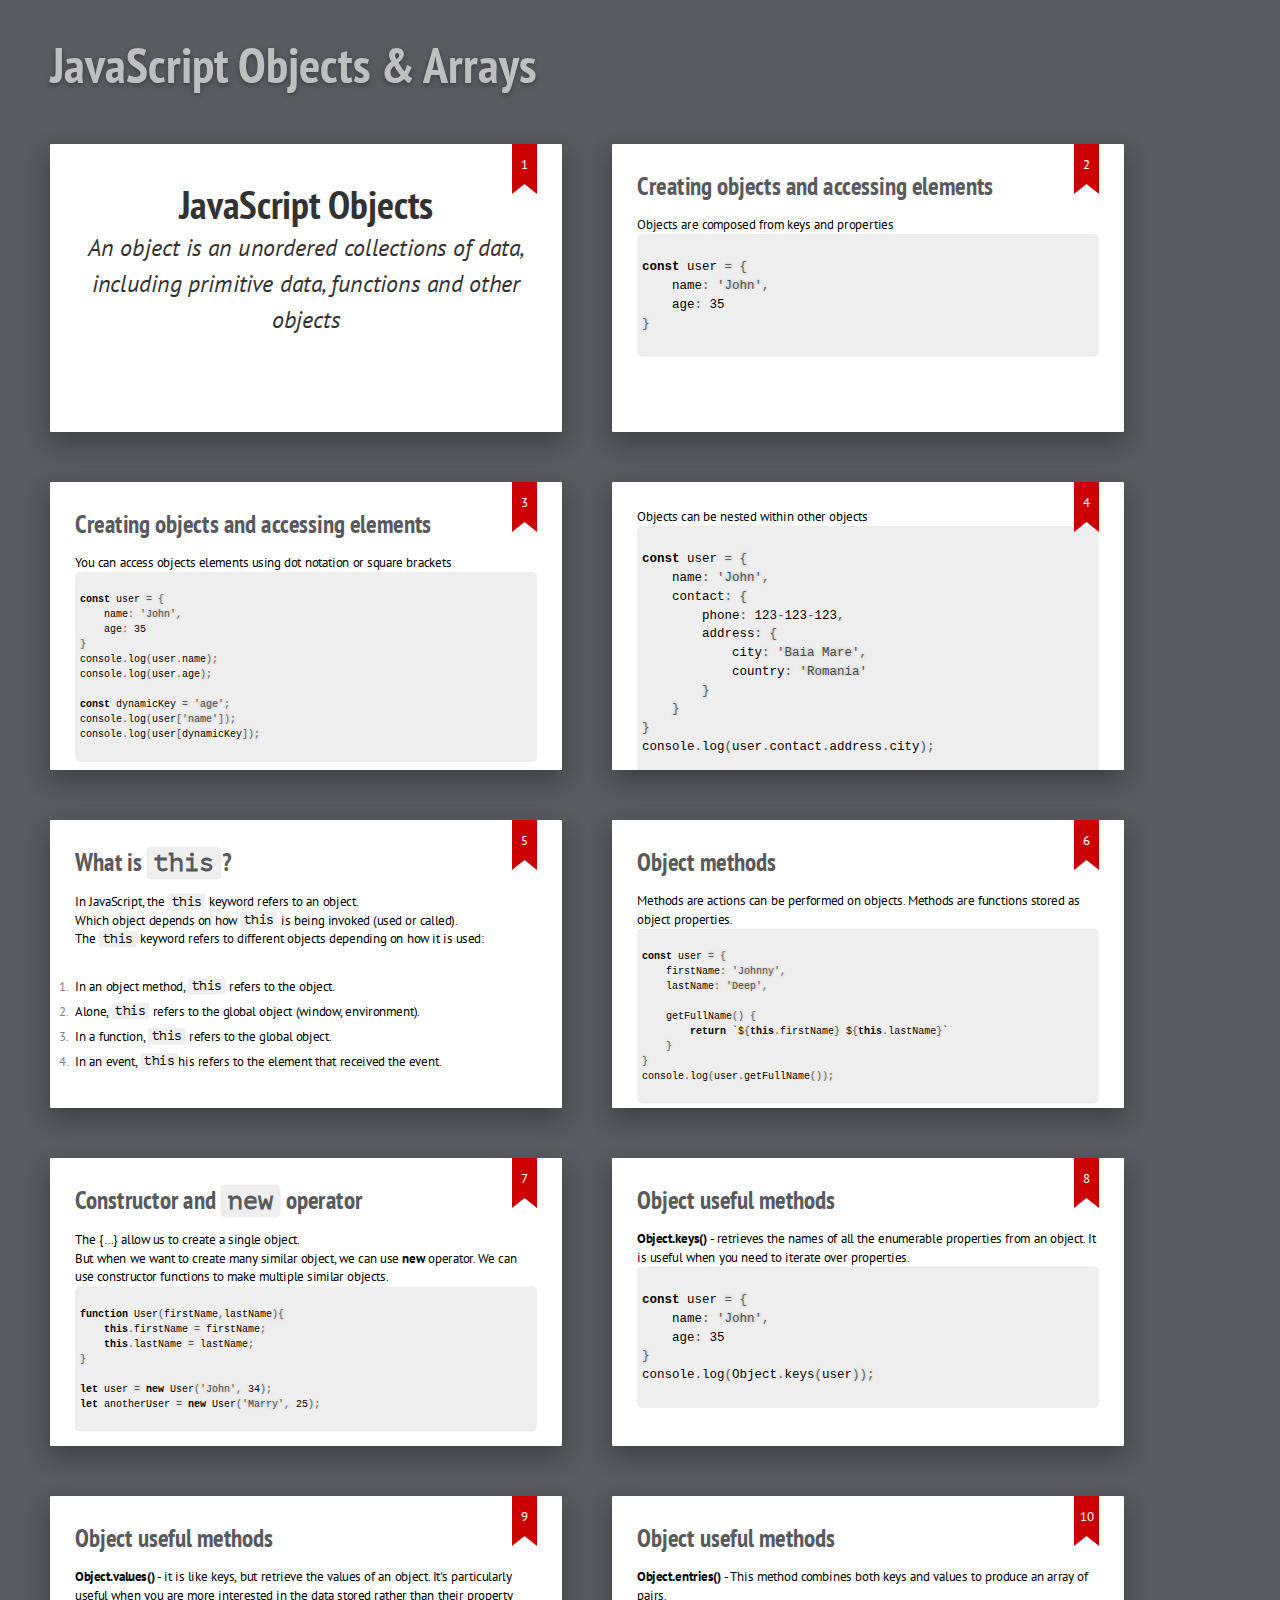
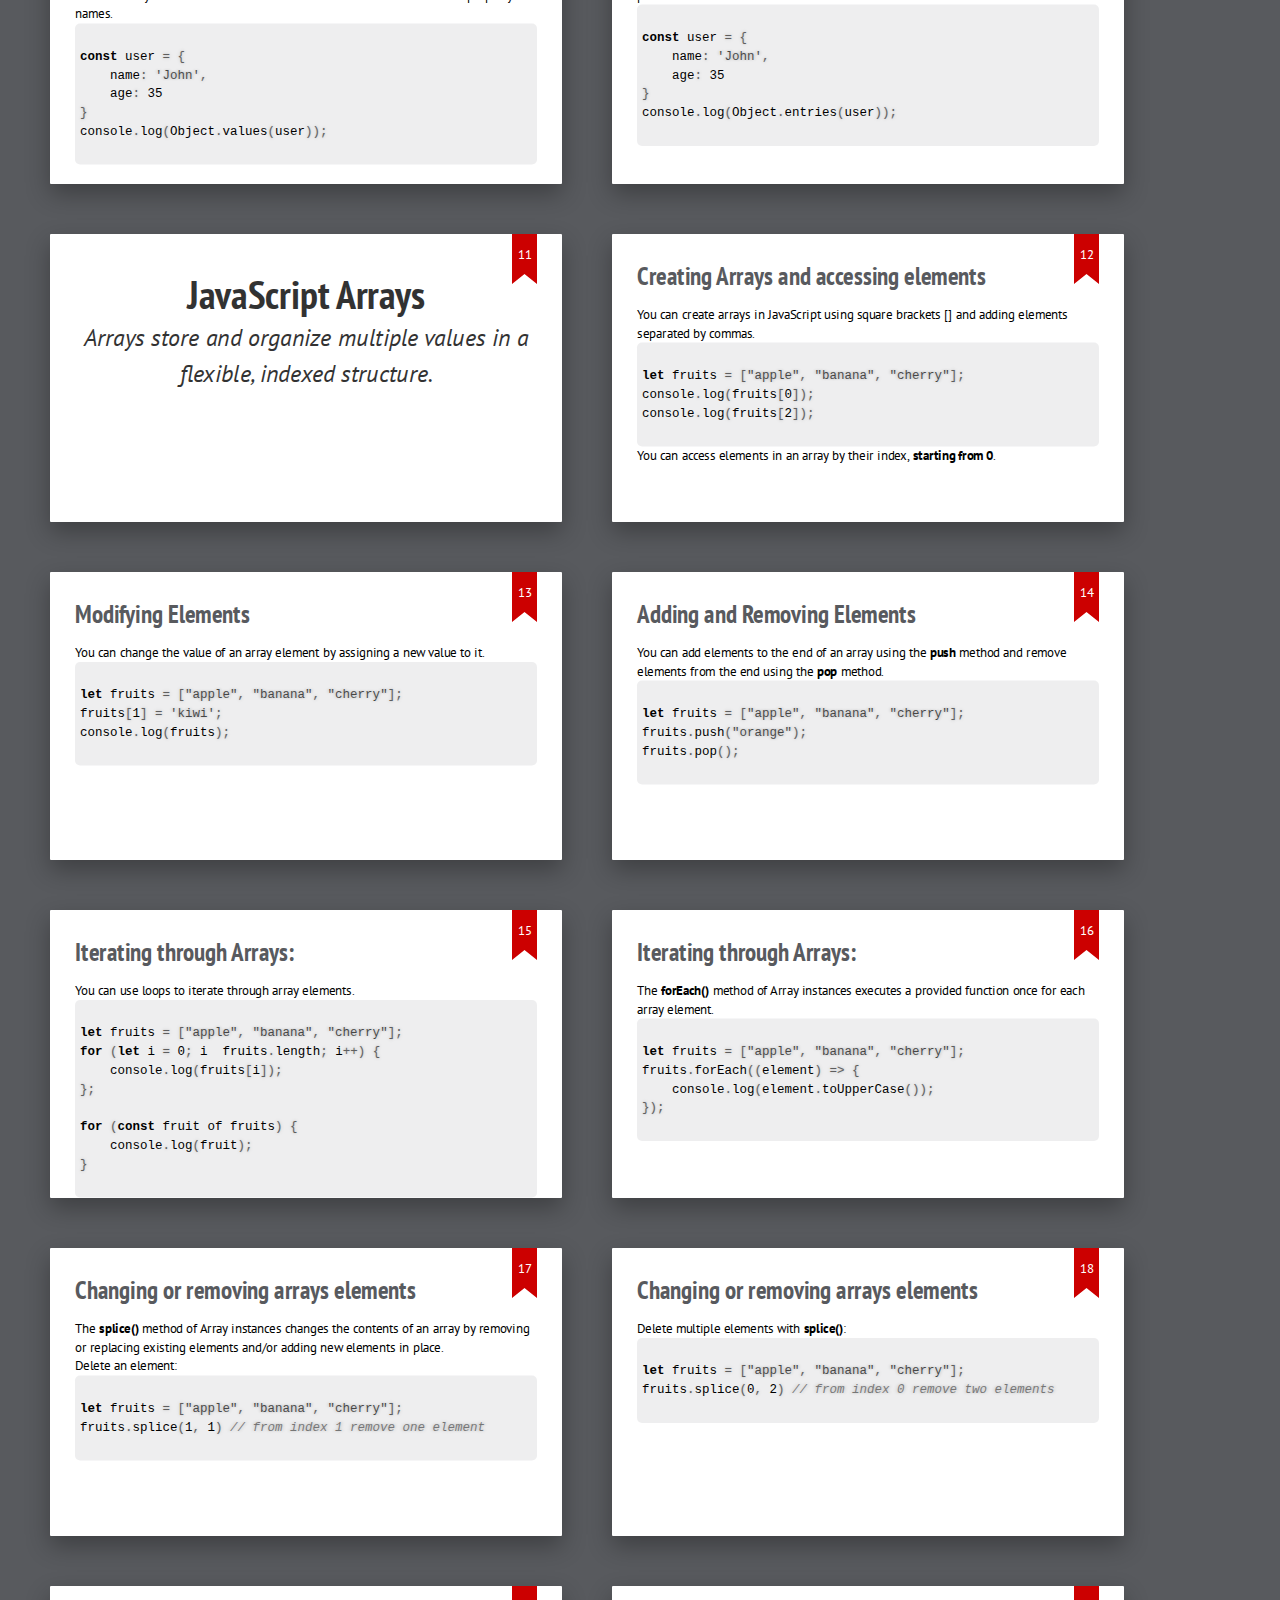
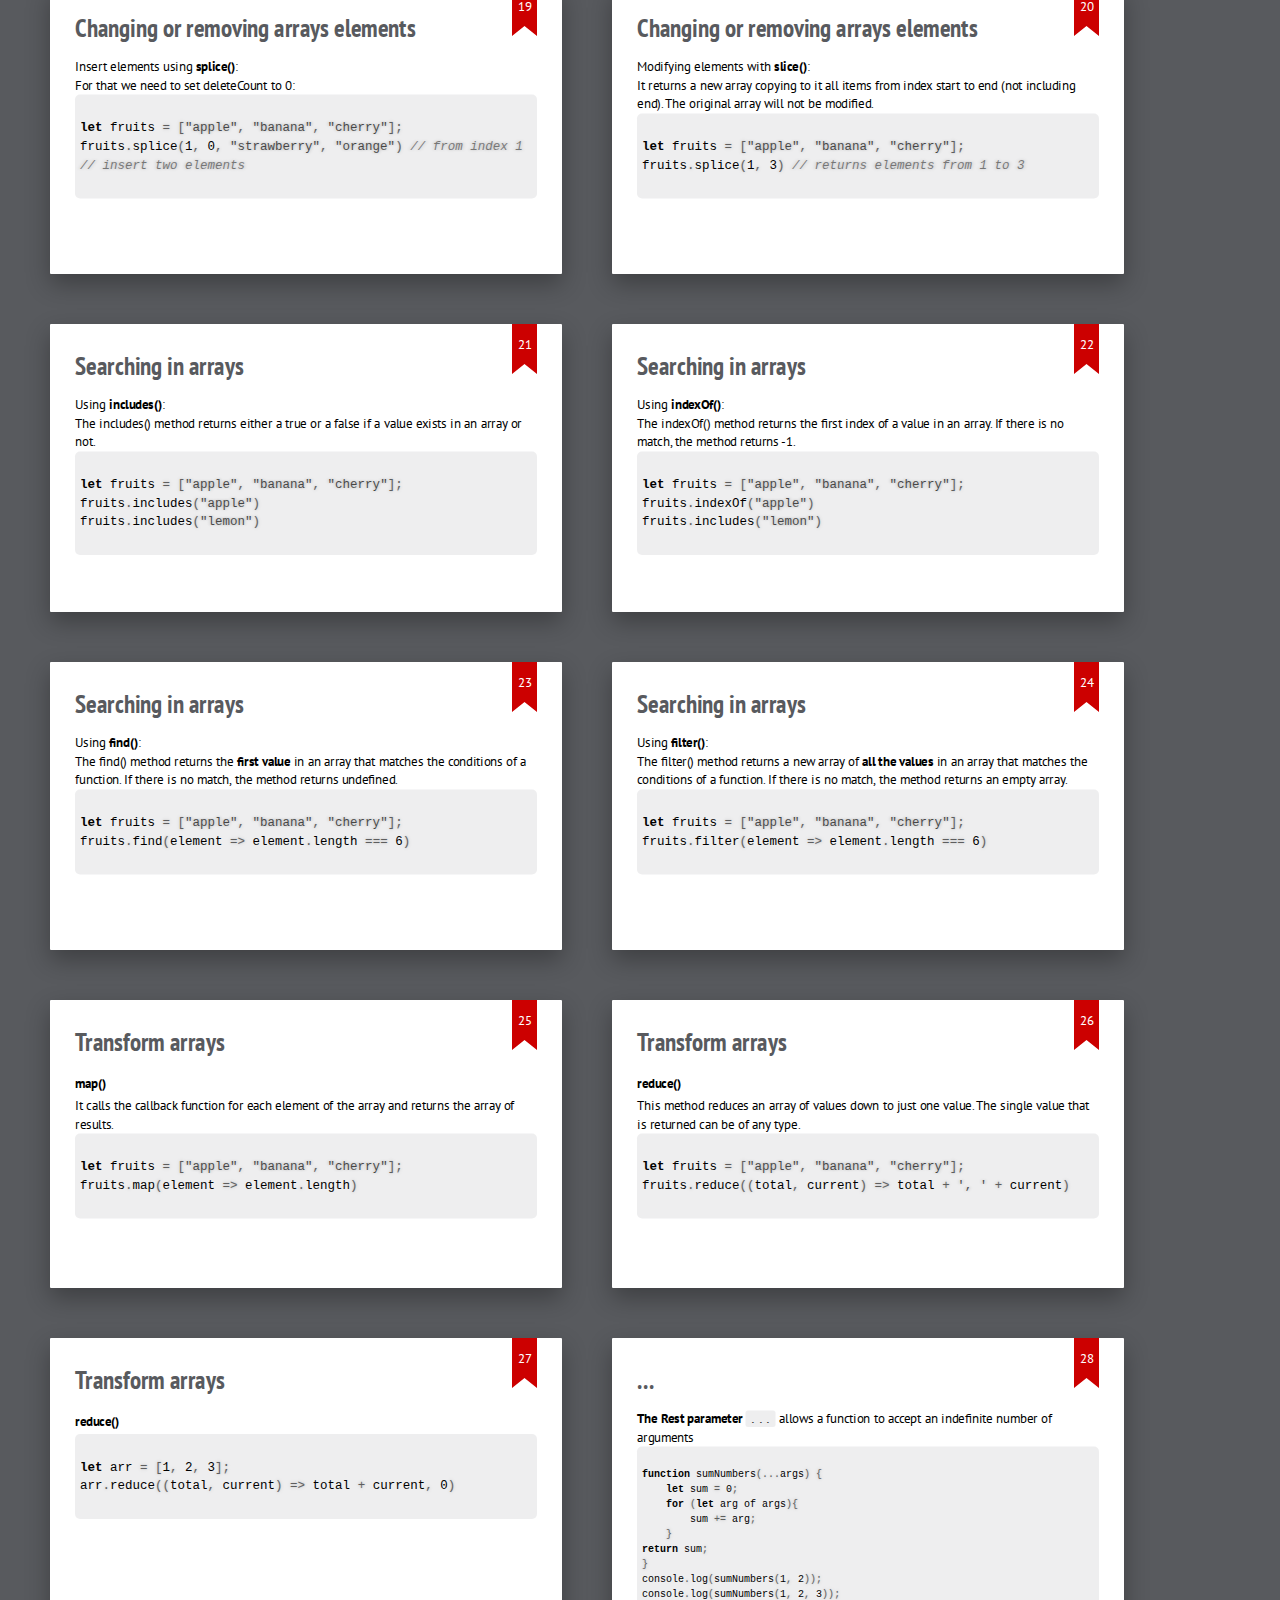
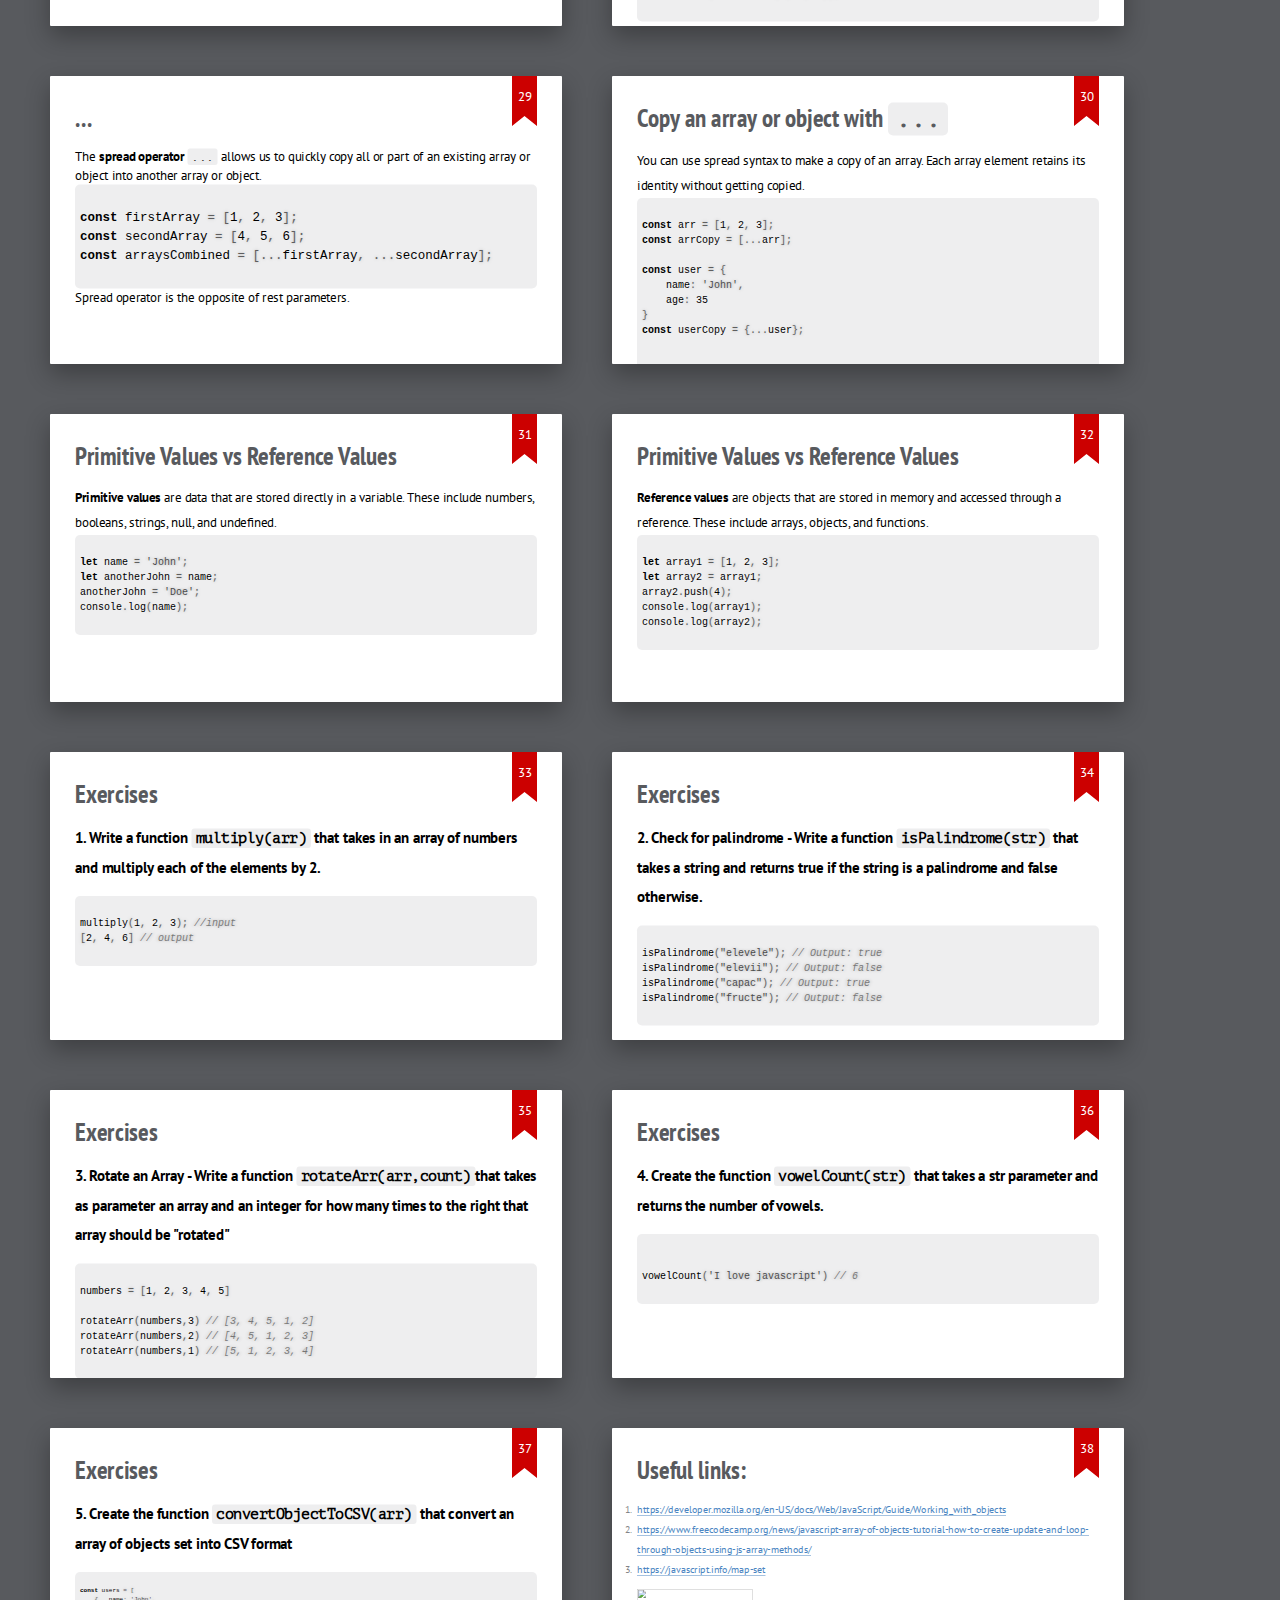
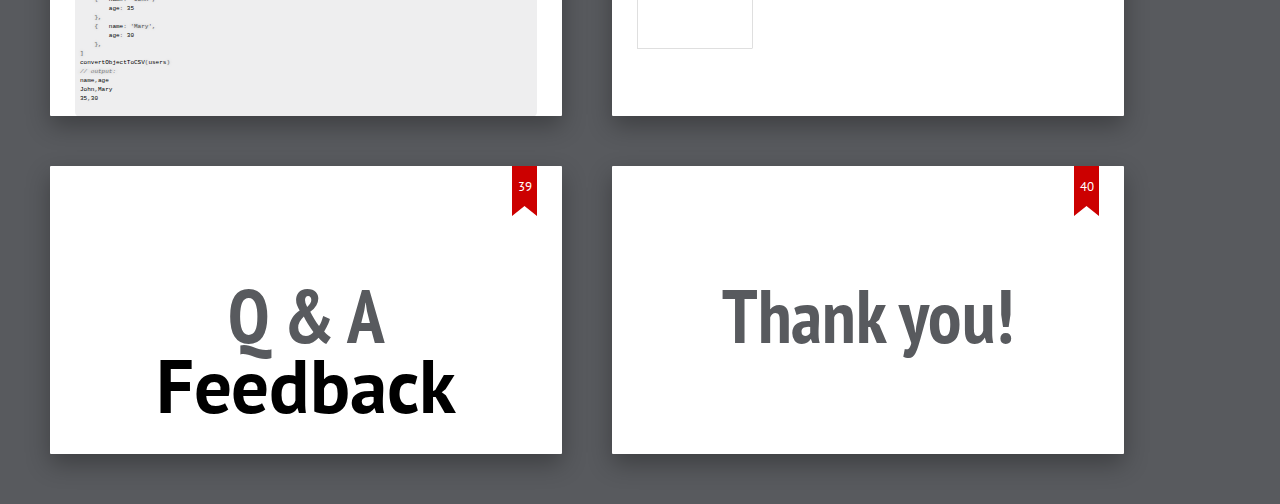
==== index.html @ 57bce516 "Updates" ====
<!DOCTYPE html>
<html lang="en">

<head>
    <title>JavaScript Objects & Arrays</title>
    <meta charset="utf-8">
    <meta name="viewport" content="width=device-width, initial-scale=1, viewport-fit=cover">
    <link rel="stylesheet" href="shower/themes/ribbon/styles/styles.css">
    <script src="./microlight.js"></script>
    <script src="./exercises.js"></script>
    <style>
        .shower {
            --slide-ratio: calc(16 / 9);
        }
            #cover h2 {
                margin: 30px 0 0;
                color: rgb(0, 0, 0);
                text-align: center;
                font-size: 5rem;
                opacity: .8;
            }

            #cover p {
                margin: 10px 0 0;
                opacity: .8;
                text-align: center;
                color: rgb(0, 0, 0);
                font-style: italic;
                font-size: 3rem;
            }

            #cover img {
                opacity: .5;
                ;
            }

            .microlight {
                font-family: monospace;
                white-space: pre-wrap;
                background-color:rgb(88 90 94 / 10%);
                border-radius: 10px;
                padding: 10px;
                line-height: 1.5;
            }
            .slide p{
                margin-bottom: 0px;
                line-height: 1.5;
            }
            
            .slide{
                padding: 50px;

            }
            .slide::after {
                left: calc(var(--slide-width) - 100px);
            }
    </style>
</head>

<body class="shower list">

    <header class="caption">
        <h1>JavaScript Objects & Arrays</h1>
    </header>

    <section class="slide" id="cover">
        <h2>JavaScript Objects</h2>
        <p>An object is an unordered collections of data, including primitive data, functions and other objects
</p>
    </section>

<section class="slide">
    <h2>Creating objects and accessing elements</h2>
    <p>Objects are composed from keys and properties</p>
    <div class=microlight>
const user = {
    name: 'John',
    age: 35
}
    </div>
</section>

<section class="slide">
    <h2>Creating objects and accessing elements</h2>
    <p>You can access objects elements using dot notation or square brackets </p>
                <div class=microlight style='font-size: 20px;'>
const user = {
    name: 'John',   
    age: 35
}
console.log(user.name);
console.log(user.age); 

const dynamicKey = 'age';
console.log(user['name']);
console.log(user[dynamicKey]); 
                </div>
    </div>
</section>

<section class="slide">
    <p>Objects can be nested within other objects</p>
                <div class=microlight>
const user = {
    name: 'John',
    contact: {
        phone: 123-123-123,
        address: {
            city: 'Baia Mare',
            country: 'Romania'
        }
    }
}
console.log(user.contact.address.city); 
                </div>
    </div>
</section>

<section class="slide">
    <h2>What is <code>this</code>?</h2>
    <p>In JavaScript, the <code>this</code> keyword refers to an object.</p>
    <p>Which object depends on how <code>this</code> is being invoked (used or called).</p>
    <p>The <code>this</code> keyword refers to different objects depending on how it is used:</p>
    <br>
    <ol>
        <li>In an object method, <code>this</code> refers to the object.</li>
        <li>Alone, <code>this</code> refers to the global object (window, environment).</li>
        <li>In a function, <code>this</code> refers to the global object.</li>
        <li>In an event, <code>this</code>his refers to the element that received the event.</li>
    </ol>
</section>

<section class="slide">
    <h2>Object methods</h2>
    <p>Methods are actions can be performed on objects. Methods are functions stored as object properties.</p>
                <div class=microlight style='font-size: 20px;'>
const user = {
    firstName: 'Johnny',
    lastName: 'Deep',

    getFullName() {
        return `${this.firstName} ${this.lastName}`
    }
}
console.log(user.getFullName()); 
                </div>
    </div>
</section>

<section class="slide">
    <h2>Constructor and <code>new</code> operator</h2>
    <p>The {…} allow us to create a single object.</p>
    <p>But when we want to create many similar object, we can use <strong>new</strong> operator.
    We can use constructor functions to make multiple similar objects.
</p>
                <div class=microlight style='font-size: 20px;'>
function User(firstName,lastName){
    this.firstName = firstName;
    this.lastName = lastName;
}

let user = new User('John', 34);
let anotherUser = new User('Marry', 25);
                </div>
    </div>
</section>

<section class="slide">
        <h2>Object useful methods</h2>
        <p><strong>Object.keys()</strong> - retrieves the names of all the enumerable properties from an object. It is useful when you need to iterate over properties.</p>
        <div class=microlight>
const user = {
    name: 'John',   
    age: 35
}
console.log(Object.keys(user));
        </div>
    </section>

    <section class="slide">
        <h2>Object useful methods</h2>
        <p><strong>Object.values()</strong> - it is like keys, but retrieve the values of an object. It's particularly useful
            when you are more interested in the data stored rather than their property names.</p>
        <div class=microlight>
const user = {
    name: 'John',   
    age: 35
}
console.log(Object.values(user));
        </div>
    </section>

    <section class="slide">
        <h2>Object useful methods</h2>
        <p><strong>Object.entries()</strong> - This method combines both keys and values to produce an array of pairs.</p>
        <div class=microlight>
const user = {
    name: 'John',   
    age: 35
}
console.log(Object.entries(user));
        </div>
    </section>

    <section class="slide" id="cover">
        <h2>JavaScript Arrays</h2>
        <p>Arrays store and organize multiple values in a flexible, indexed structure.</p>
    </section>

    <section class="slide">
        <h2>Creating Arrays and accessing elements</h2>
        <p>You can create arrays in JavaScript using square brackets [] and adding elements separated by commas.</p>
        <div class=microlight>
let fruits = ["apple", "banana", "cherry"];
console.log(fruits[0]);
console.log(fruits[2]); 
        </div>
        <p>You can access elements in an array by their index,<strong> starting from 0</strong>.</p>
    </section>

    <section class="slide">
        <h2>Modifying Elements</h2>
        <p>You can change the value of an array element by assigning a new value to it.
        </p>
        <div class=microlight>
let fruits = ["apple", "banana", "cherry"];
fruits[1] = 'kiwi';
console.log(fruits); 
        </div>

    </section>

    <section class="slide">
        <h2>Adding and Removing Elements</h2>
        <p>You can add elements to the end of an array using the <strong>push</strong> method and remove elements from
            the end using the <strong>pop</strong> method.
        </p>
        <div class=microlight>
let fruits = ["apple", "banana", "cherry"];
fruits.push("orange");
fruits.pop();
        </div>
    </section>

    <section class="slide">
        <h2>Iterating through Arrays:</h2>
        <p>You can use loops to iterate through array elements.</p>
        <div class=microlight>
let fruits = ["apple", "banana", "cherry"];
for (let i = 0; i  fruits.length; i++) {
    console.log(fruits[i]); 
};

for (const fruit of fruits) {
    console.log(fruit); 
} 
        </div>
    </section>

    <section class="slide">
        <h2>Iterating through Arrays:</h2>
        <p>The <strong>forEach()</strong> method of Array instances executes a provided function once for each array
            element.</p>
                    <div class=microlight>
let fruits = ["apple", "banana", "cherry"];
fruits.forEach((element) => {
    console.log(element.toUpperCase()); 
}); 
                    </div>
    </section>

    <section class="slide">
        <h2>Changing or removing arrays elements</h2>
        <p>The <strong>splice()</strong> method of Array instances changes the contents of an array by removing or replacing existing elements
        and/or adding new elements in place.</p>
        <p>Delete an element:</p>
                <div class=microlight>
let fruits = ["apple", "banana", "cherry"];
fruits.splice(1, 1) // from index 1 remove one element
                </div>
    </section>

    <section class="slide">
        <h2>Changing or removing arrays elements</h2>
        <p>Delete multiple elements with <strong>splice()</strong>:</p>
                <div class=microlight>
let fruits = ["apple", "banana", "cherry"];
fruits.splice(0, 2) // from index 0 remove two elements
                </div>
    </section>

    <section class="slide">
        <h2>Changing or removing arrays elements</h2>
        <p>Insert elements using <strong>splice()</strong>:</p>
        <p>For that we need to set deleteCount to 0:</p>
                <div class=microlight>
let fruits = ["apple", "banana", "cherry"];
fruits.splice(1, 0, "strawberry", "orange") // from index 1 
// insert two elements
                </div>
    </section>

    <section class="slide">
        <h2>Changing or removing arrays elements</h2>
        <p>Modifying elements with <strong>slice()</strong>:</p>
        <p>It returns a new array copying to it all items from index start to end (not including end). The original array will not be modified.</p>
                <div class=microlight>
let fruits = ["apple", "banana", "cherry"];
fruits.splice(1, 3) // returns elements from 1 to 3
                </div>
    </section>

    <section class="slide">
        <h2>Searching in arrays</h2>
        <p>Using <strong>includes()</strong>:</p>
        <p>The includes() method returns either a true or a false if a value exists in an array or not.</p>
                <div class=microlight>
let fruits = ["apple", "banana", "cherry"];
fruits.includes("apple") 
fruits.includes("lemon") 
                </div>
    </section>

    <section class="slide">
        <h2>Searching in arrays</h2>
        <p>Using <strong>indexOf()</strong>:</p>
        <p>The indexOf() method returns the first index of a value in an array. If there is no match, the method returns -1.</p>
                <div class=microlight>
let fruits = ["apple", "banana", "cherry"];
fruits.indexOf("apple") 
fruits.includes("lemon")
                </div>
    </section>

    <section class="slide">
        <h2>Searching in arrays</h2>
        <p>Using <strong>find()</strong>:</p>
        <p>The find() method returns the <strong>first value</strong> in an array that matches the conditions of a function. If there is no match,
        the method returns undefined.</p>
                <div class=microlight>
let fruits = ["apple", "banana", "cherry"];
fruits.find(element => element.length === 6) 
                </div>
    </section>

    <section class="slide">
        <h2>Searching in arrays</h2>
        <p>Using <strong>filter()</strong>:</p>
        <p>The filter() method returns a new array of <strong>all the values</strong> in an array that matches the conditions of a function. If
        there is no match, the method returns an empty array.</p>
                <div class=microlight>
let fruits = ["apple", "banana", "cherry"];
fruits.filter(element => element.length === 6) 
                </div>
    </section>

    <section class="slide">
        <h2>Transform arrays</h2>
<strong>map()</strong>
        <p>It calls the callback function for each element of the array and returns the array of results.</p>
                <div class=microlight>
let fruits = ["apple", "banana", "cherry"];
fruits.map(element => element.length) 
                </div>
    </section>

    <section class="slide">
        <h2>Transform arrays</h2>
<strong>reduce()</strong>
        <p>This method reduces an array of values down to just one value. The single value that is returned can be of any type.</p>
                <div class=microlight>
let fruits = ["apple", "banana", "cherry"];
fruits.reduce((total, current) => total + ', ' + current) 
                </div>
    </section>

    <section class="slide">
        <h2>Transform arrays</h2>
<strong>reduce()</strong>
                <div class=microlight>
let arr = [1, 2, 3];
arr.reduce((total, current) => total + current, 0) 
                </div>
    </section>

    <section class="slide">
        <h2>...</h2>
        <p><strong>The Rest parameter </strong><code>...</code> allows a function to accept an indefinite number of arguments</p>
        <div class=microlight style='font-size: 20px;'>
function sumNumbers(...args) { 
    let sum = 0;
    for (let arg of args){ 
        sum += arg;
    }
return sum;
}
console.log(sumNumbers(1, 2)); 
console.log(sumNumbers(1, 2, 3));
        </div>
    </section>

    <section class="slide">
        <h2>...</h2>
<p>The <strong>spread operator</strong> <code>...</code> allows us to quickly copy all or part of an existing array or object into another array or object.</p>
        <div class=microlight>
const firstArray = [1, 2, 3];
const secondArray = [4, 5, 6];
const arraysCombined = [...firstArray, ...secondArray]; 
                </div>
                <p>Spread operator is the opposite of rest parameters.</p>
    </section>

    <section class="slide">
        <h2>Copy an array or object with <code>...</code></h2>
You can use spread syntax to make a copy of an array. Each array element retains its identity without getting copied.</p>
        <div class=microlight style='font-size: 20px;'>
const arr = [1, 2, 3];
const arrCopy = [...arr];

const user = {
    name: 'John',
    age: 35
}
const userCopy = {...user};

                </div>
    </section>

    <section class="slide">
        <h2>Primitive Values vs Reference Values</h2>
<strong>Primitive values</strong> are data that are stored directly in a variable. These include numbers, booleans, strings, null, and
undefined.</p>
        <div class=microlight style='font-size: 20px;'>
let name = 'John';
let anotherJohn = name;
anotherJohn = 'Doe';
console.log(name); 
                </div>
    </section>

    <section class="slide">
        <h2>Primitive Values vs Reference Values</h2>
<strong>Reference values</strong> are objects that are stored in memory and accessed through a reference. These
include arrays, objects, and functions.</p>
        <div class=microlight style='font-size: 20px;'>
let array1 = [1, 2, 3];
let array2 = array1;
array2.push(4);
console.log(array1);
console.log(array2); 
                </div>
    </section>

    <section class="slide">
        <h2>Exercises</h2>
<h3>1. Write a function <code>multiply(arr)</code> that takes in an array of numbers and multiply each of the elements by 2.</h3>
        <div class=microlight style='font-size: 20px;'>
multiply(1, 2, 3); //input
[2, 4, 6] // output
        </div>
    </section>

    <section class="slide">
        <h2>Exercises</h2>
<h3>2. Check for palindrome - Write a function <code>isPalindrome(str)</code> that takes a string and returns true if the string is a palindrome and false otherwise.</h3>
        <div class=microlight style='font-size: 20px;'>
isPalindrome("elevele"); // Output: true
isPalindrome("elevii"); // Output: false
isPalindrome("capac"); // Output: true
isPalindrome("fructe"); // Output: false
        </div>
    </section>

    <section class="slide">
        <h2>Exercises</h2>
<h3>3. Rotate an Array - Write a function <code>rotateArr(arr,count)</code>that takes as parameter an array and an integer for how many times to the right that array should be "rotated" </h3>
        <div class=microlight style='font-size: 20px;'>
numbers = [1, 2, 3, 4, 5]

rotateArr(numbers,3) // [3, 4, 5, 1, 2]
rotateArr(numbers,2) // [4, 5, 1, 2, 3]
rotateArr(numbers,1) // [5, 1, 2, 3, 4]
        </div>
    </section>

    <section class="slide">
        <h2>Exercises</h2>
<h3>4. Create the function <code>vowelCount(str)</code> that takes a str parameter and returns the number of vowels.</h3>
        <div class=microlight style='font-size: 20px;'>

vowelCount('I love javascript') // 6
        </div>
    </section>

    <section class="slide">
        <h2>Exercises</h2>
<h3>5. Create the function <code>convertObjectToCSV(arr)</code> that convert an array of objects set into CSV format</h3>
        <div class=microlight style='font-size: 12px;'>
const users = [
    {   name: 'John',
        age: 35
    },
    {   name: 'Mary',
        age: 30
    },
]
convertObjectToCSV(users)
// output:
name,age
John,Mary
35,30
        </div>
    </section>

    <section class="slide">
        <h2>Useful links:</h2>
<ol style='font-size: 20px;'>
    <li><a target='_blank' href="https://developer.mozilla.org/en-US/docs/Web/JavaScript/Guide/Working_with_objects">https://developer.mozilla.org/en-US/docs/Web/JavaScript/Guide/Working_with_objects</a></li>
    <li><a target='_blank' href="https://www.freecodecamp.org/news/javascript-array-of-objects-tutorial-how-to-create-update-and-loop-through-objects-using-js-array-methods/">https://www.freecodecamp.org/news/javascript-array-of-objects-tutorial-how-to-create-update-and-loop-through-objects-using-js-array-methods/</a></li>
    <li><a target='_blank' href="https://javascript.info/map-set">https://javascript.info/map-set</a></li>
</ol>
<img src="https://i.redd.it/9dm5u0f5mrr41.jpg" width='50%' height='50%'>
    </section>




    <section class="slide">
     <h2 class="shout shrink">Q & A</h2>
        <h3 class="shout shrink">Feedback</h3>
    </section>

    <section class="slide">
    <h2 class="shout shrink">Thank you!</h2>
    </section>

    <div class="progress"></div>

    <script src="shower/shower.js"></script>
    <!-- Copyright © 3000 Yours Truly, Famous Inc. -->

</body>

</html>
---- shower/themes/ribbon/styles/styles.css ----
/* Styles */

@import 'fonts.css';
@import 'shower/shower.css';
@import 'blocks/badge.css';
@import 'blocks/caption.css';
@import 'blocks/progress.css';
@import 'blocks/region.css';
@import 'slide/slide.css';
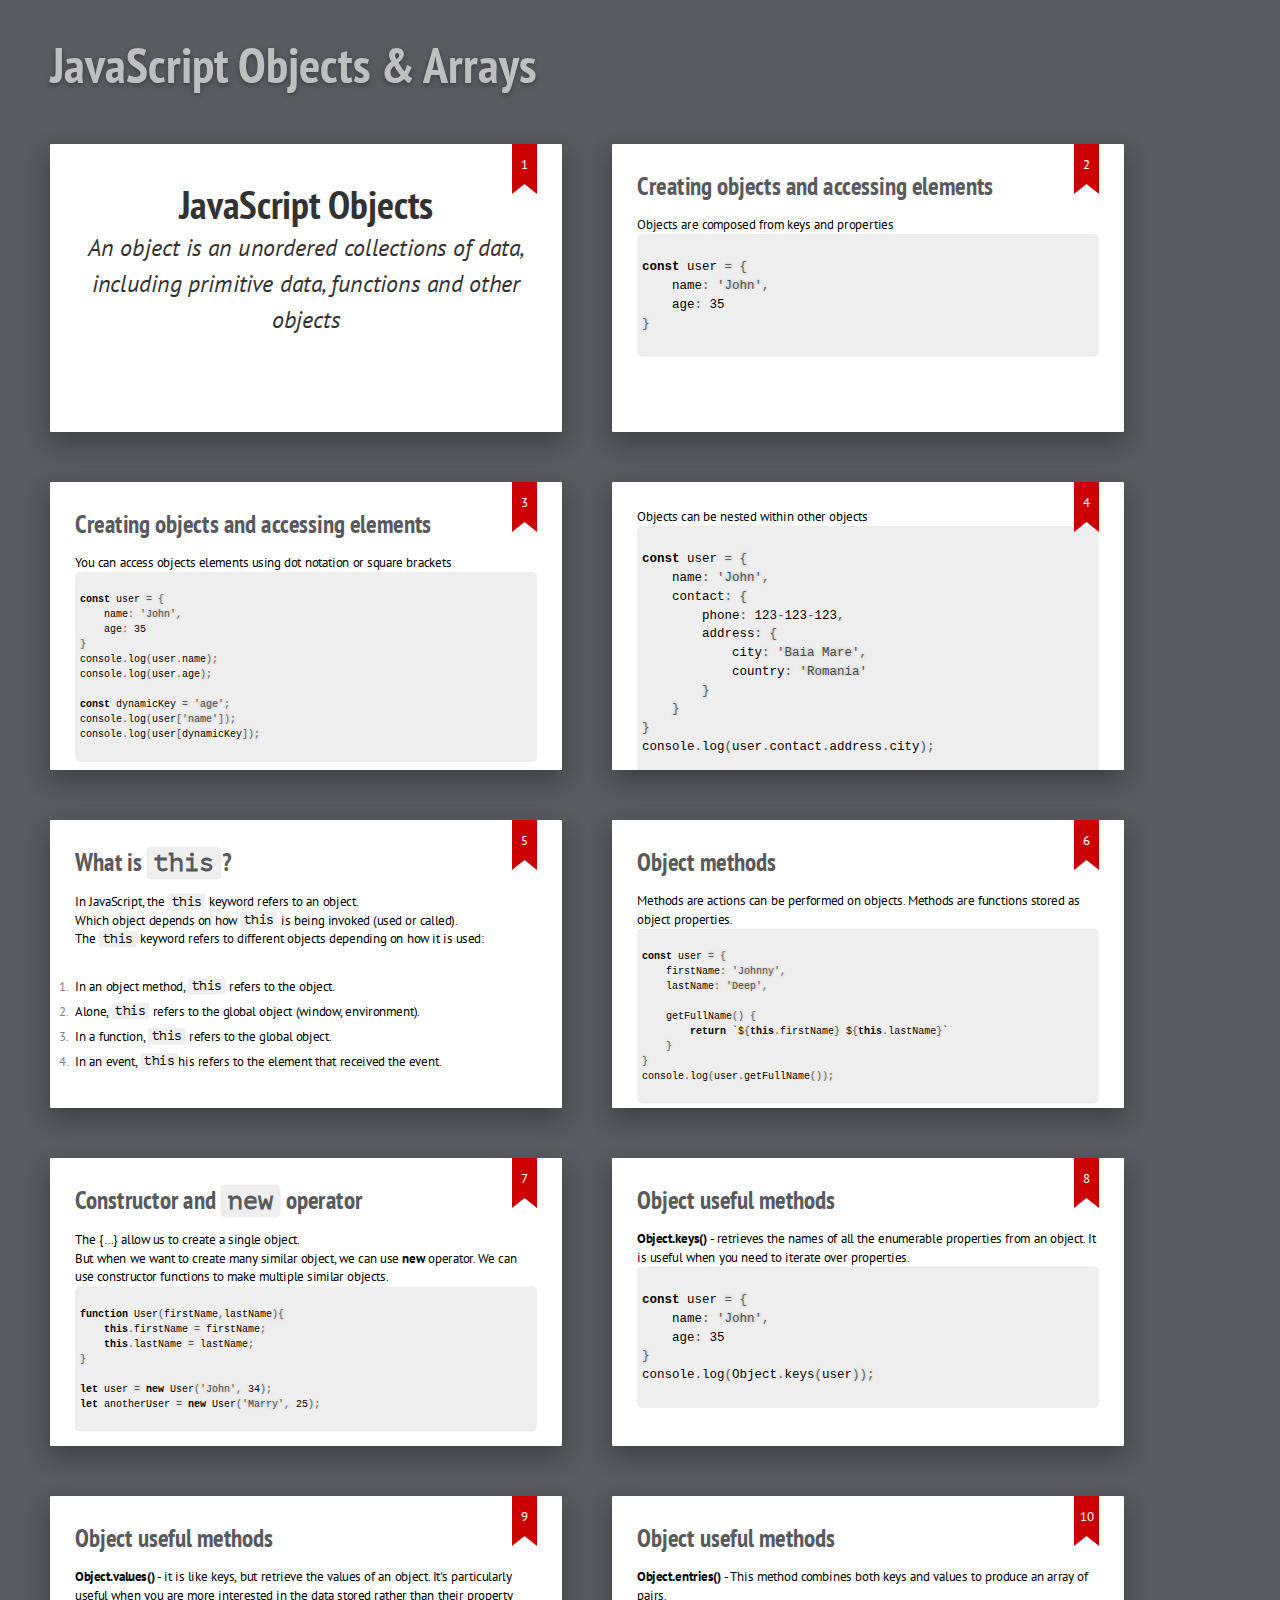
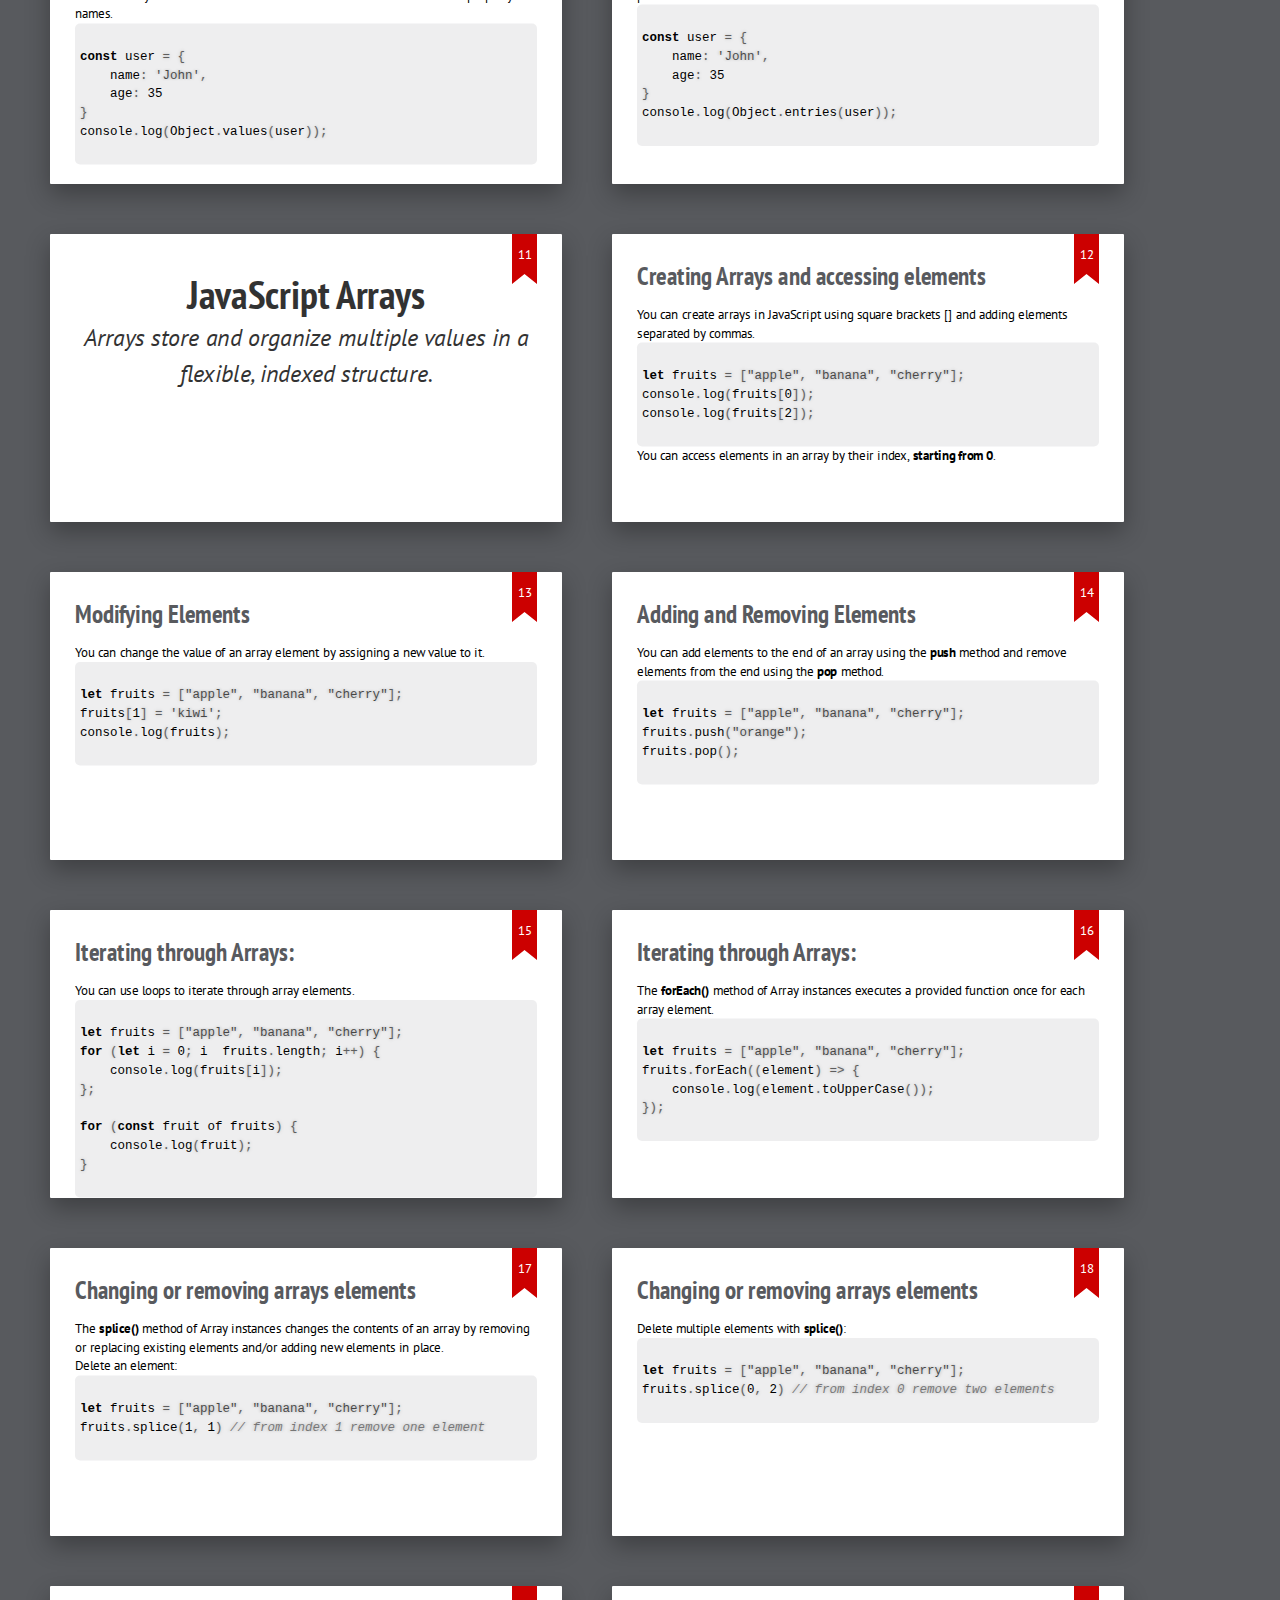
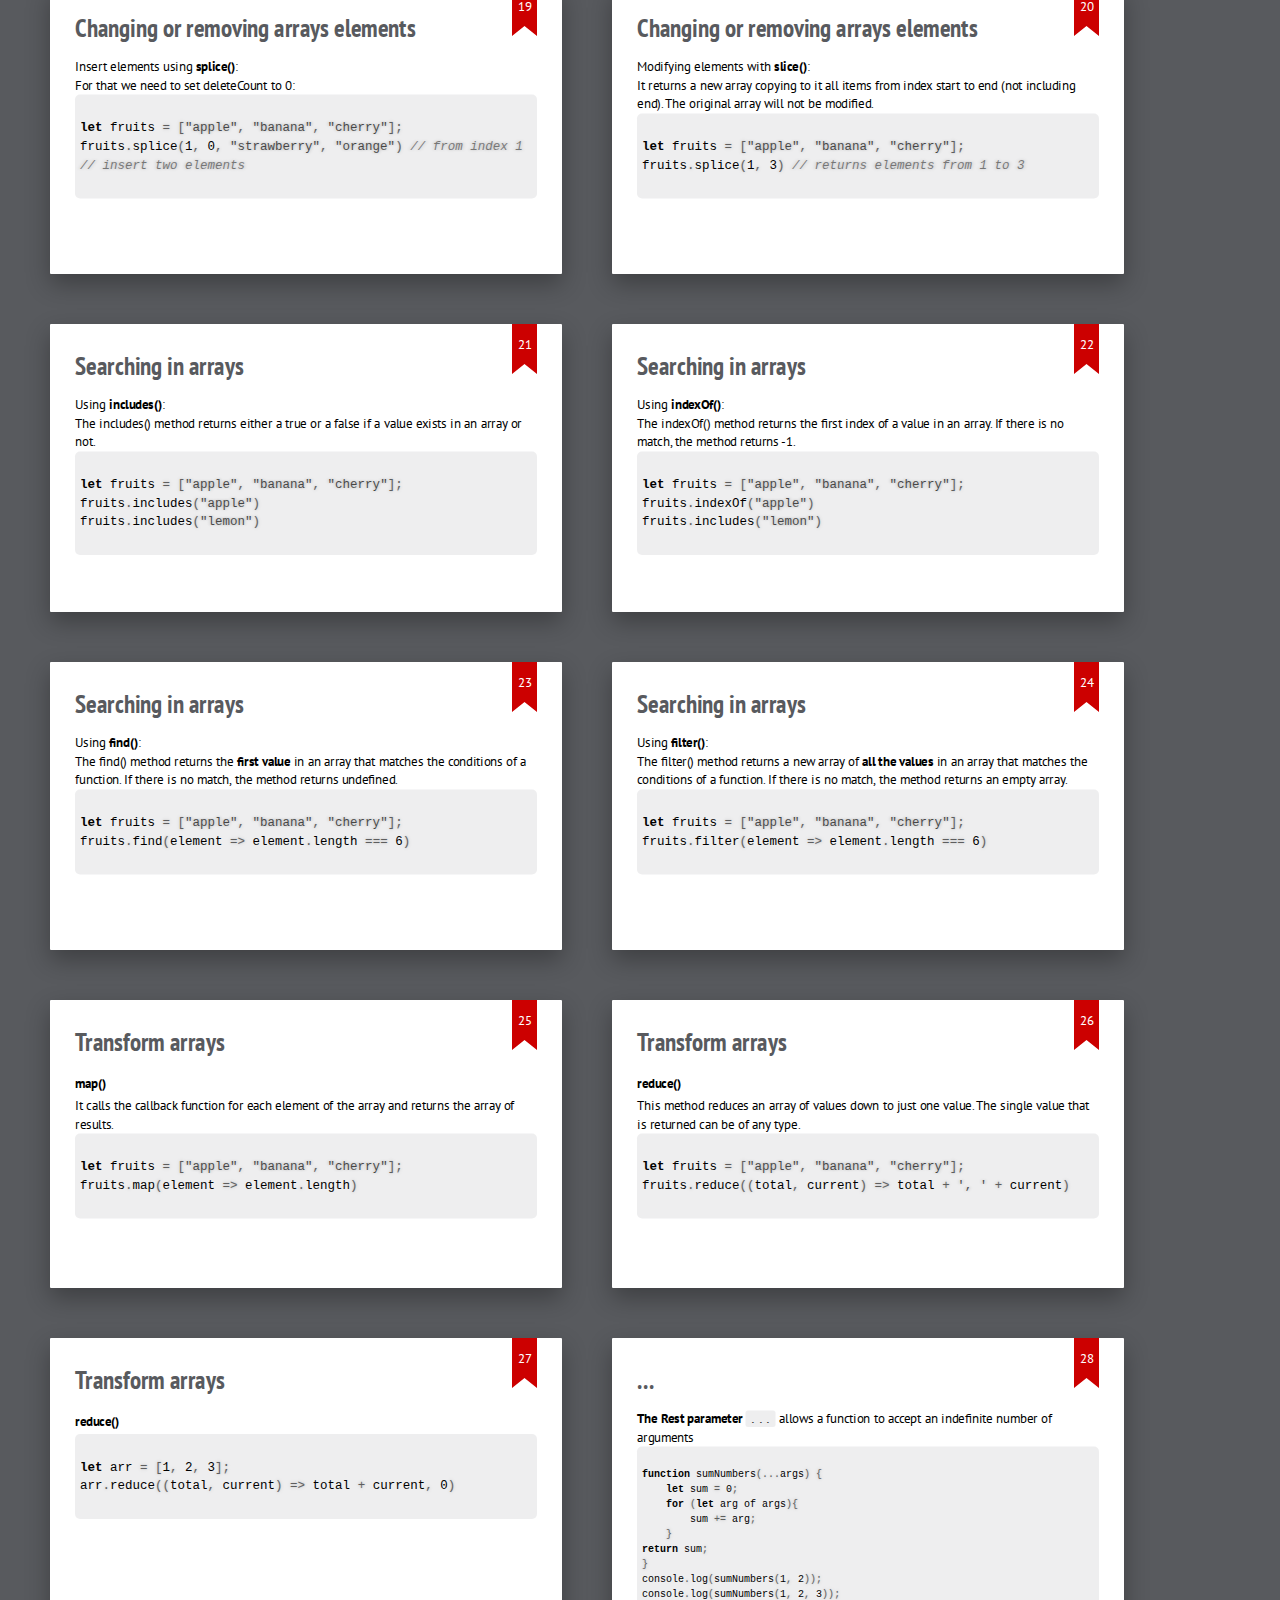
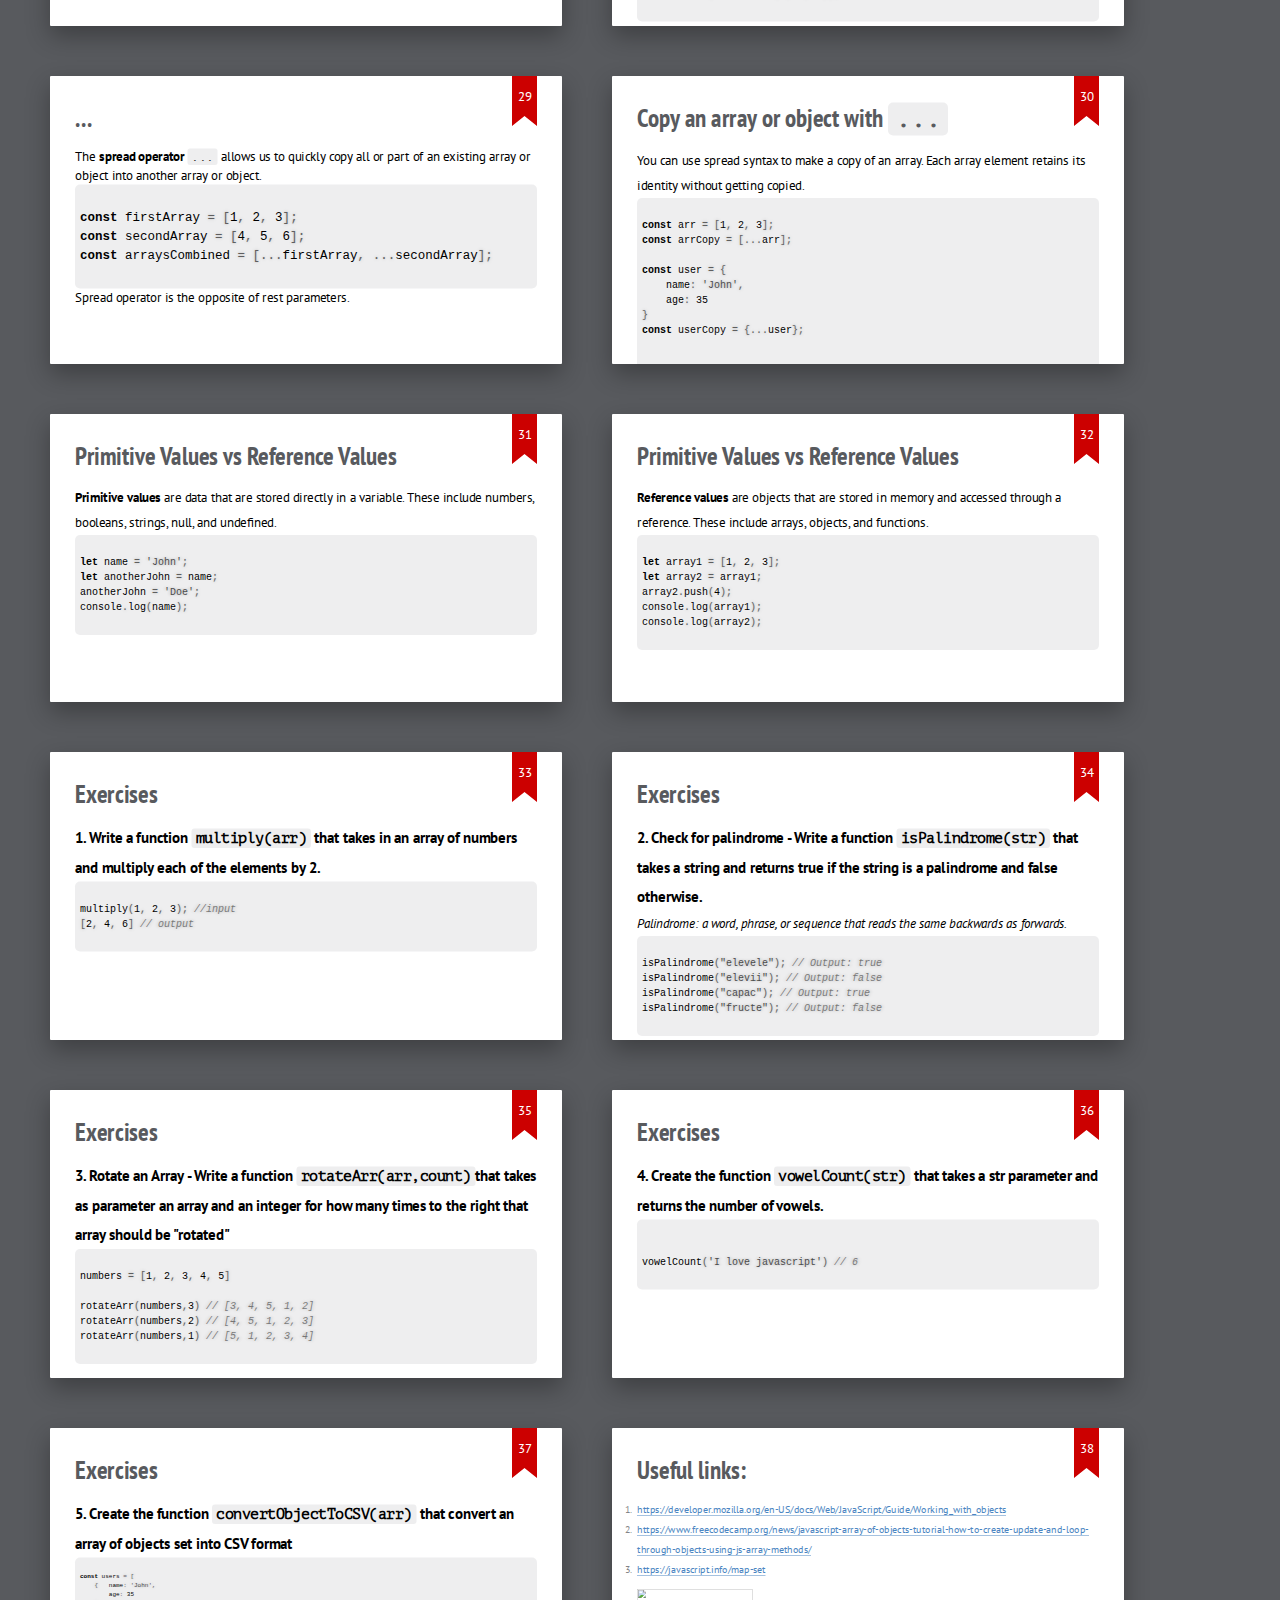
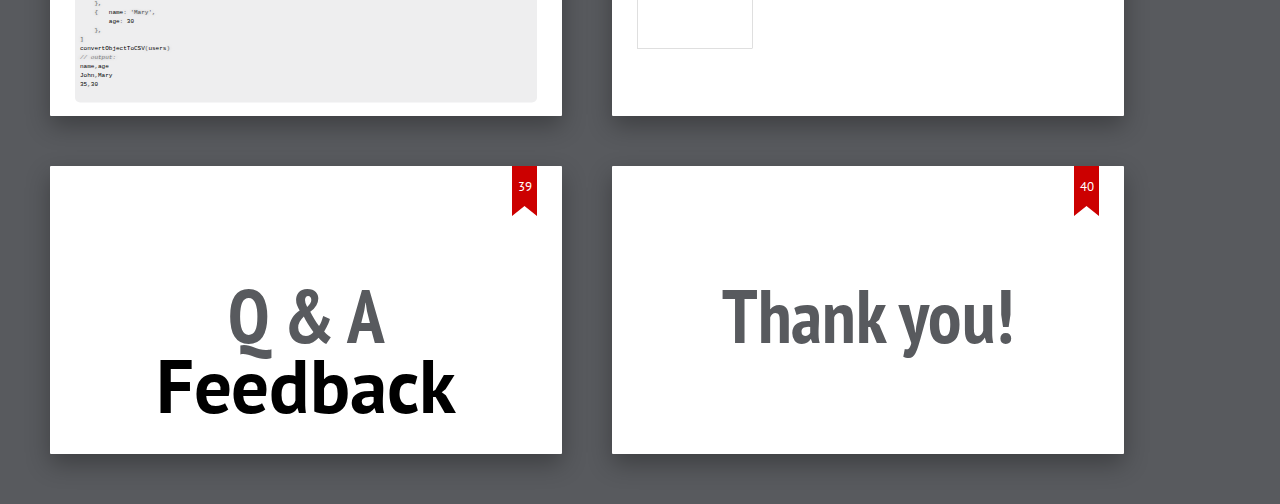
==== commit 295e59ad: "Updates" ====
--- a/index.html
+++ b/index.html
@@ -54,6 +54,9 @@
             .slide::after {
                 left: calc(var(--slide-width) - 100px);
             }
+            h1,h2,h3{
+                margin-bottom: 0px;
+            }
     </style>
 </head>
 
@@ -463,6 +466,7 @@
     <section class="slide">
         <h2>Exercises</h2>
 <h3>2. Check for palindrome - Write a function <code>isPalindrome(str)</code> that takes a string and returns true if the string is a palindrome and false otherwise.</h3>
+<em style='padding-top: 0px;'>Palindrome: a word, phrase, or sequence that reads the same backwards as forwards.</em>
         <div class=microlight style='font-size: 20px;'>
 isPalindrome("elevele"); // Output: true
 isPalindrome("elevii"); // Output: false
